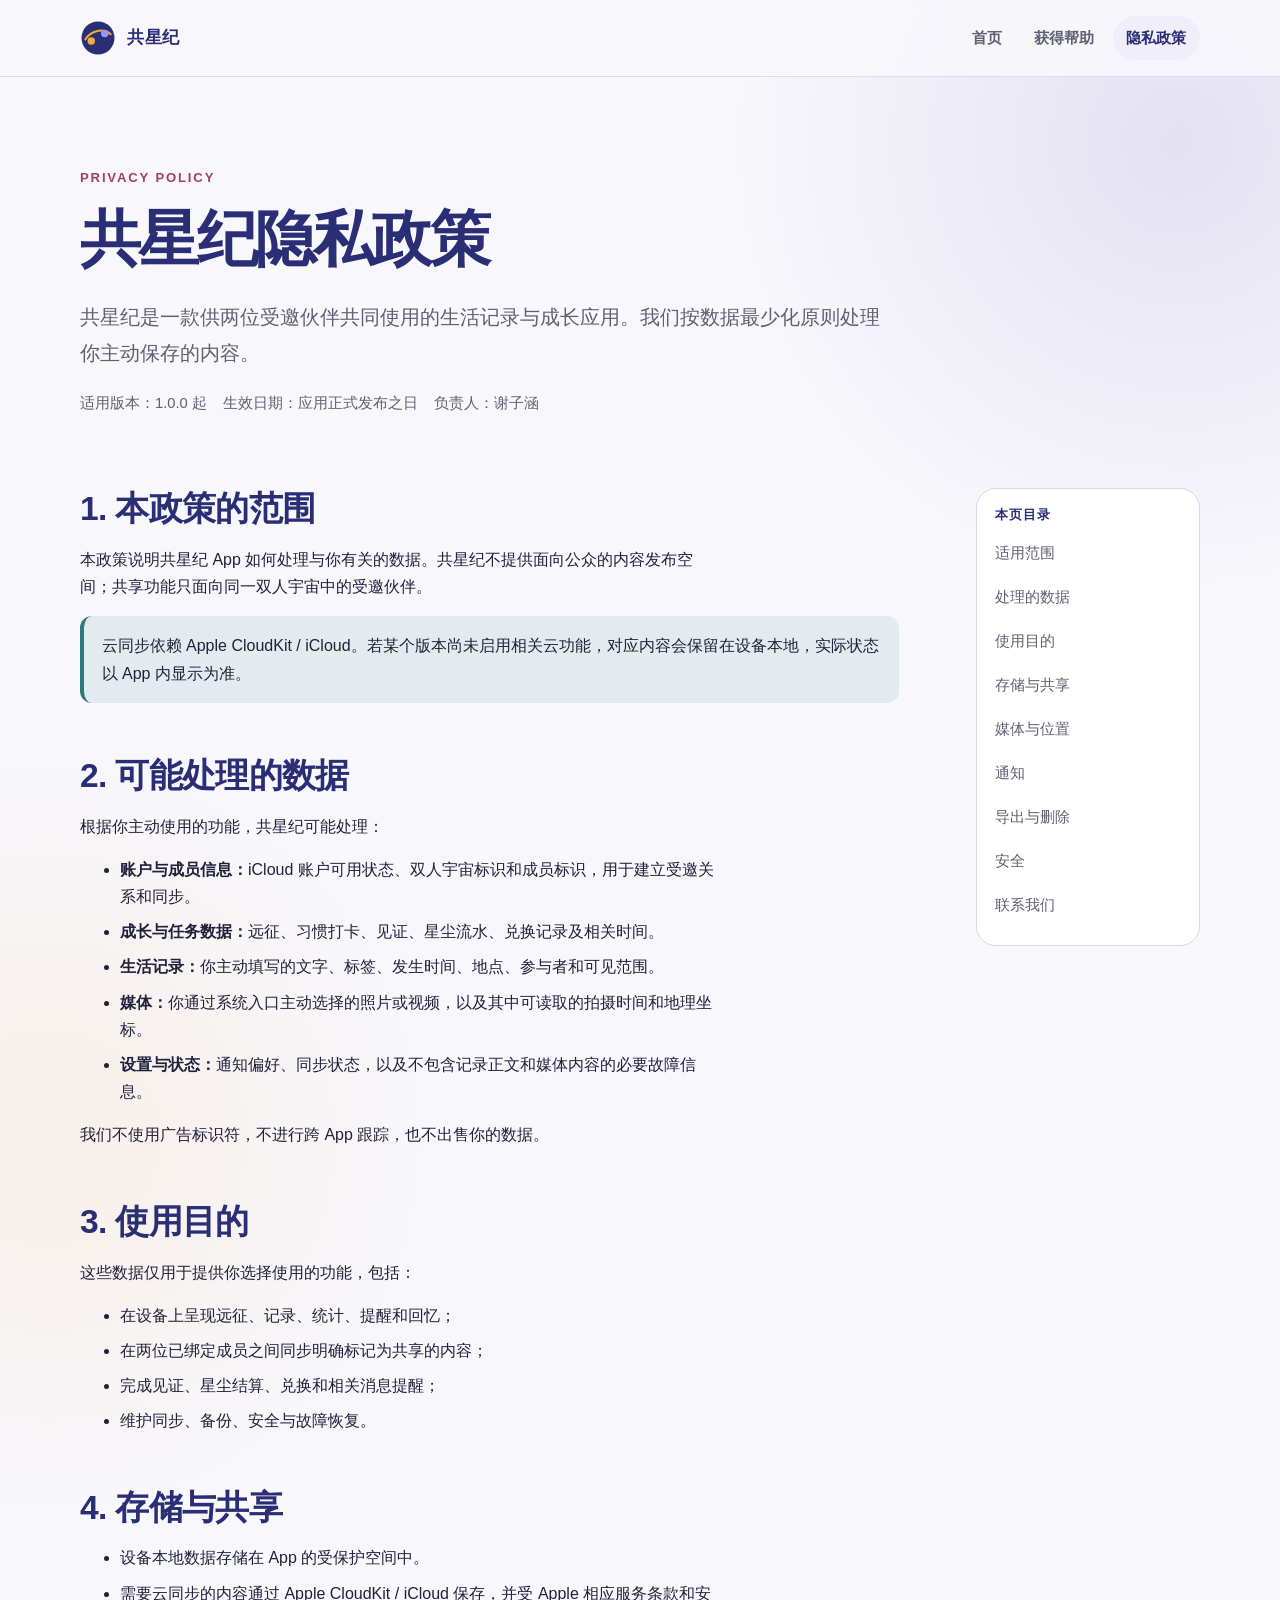
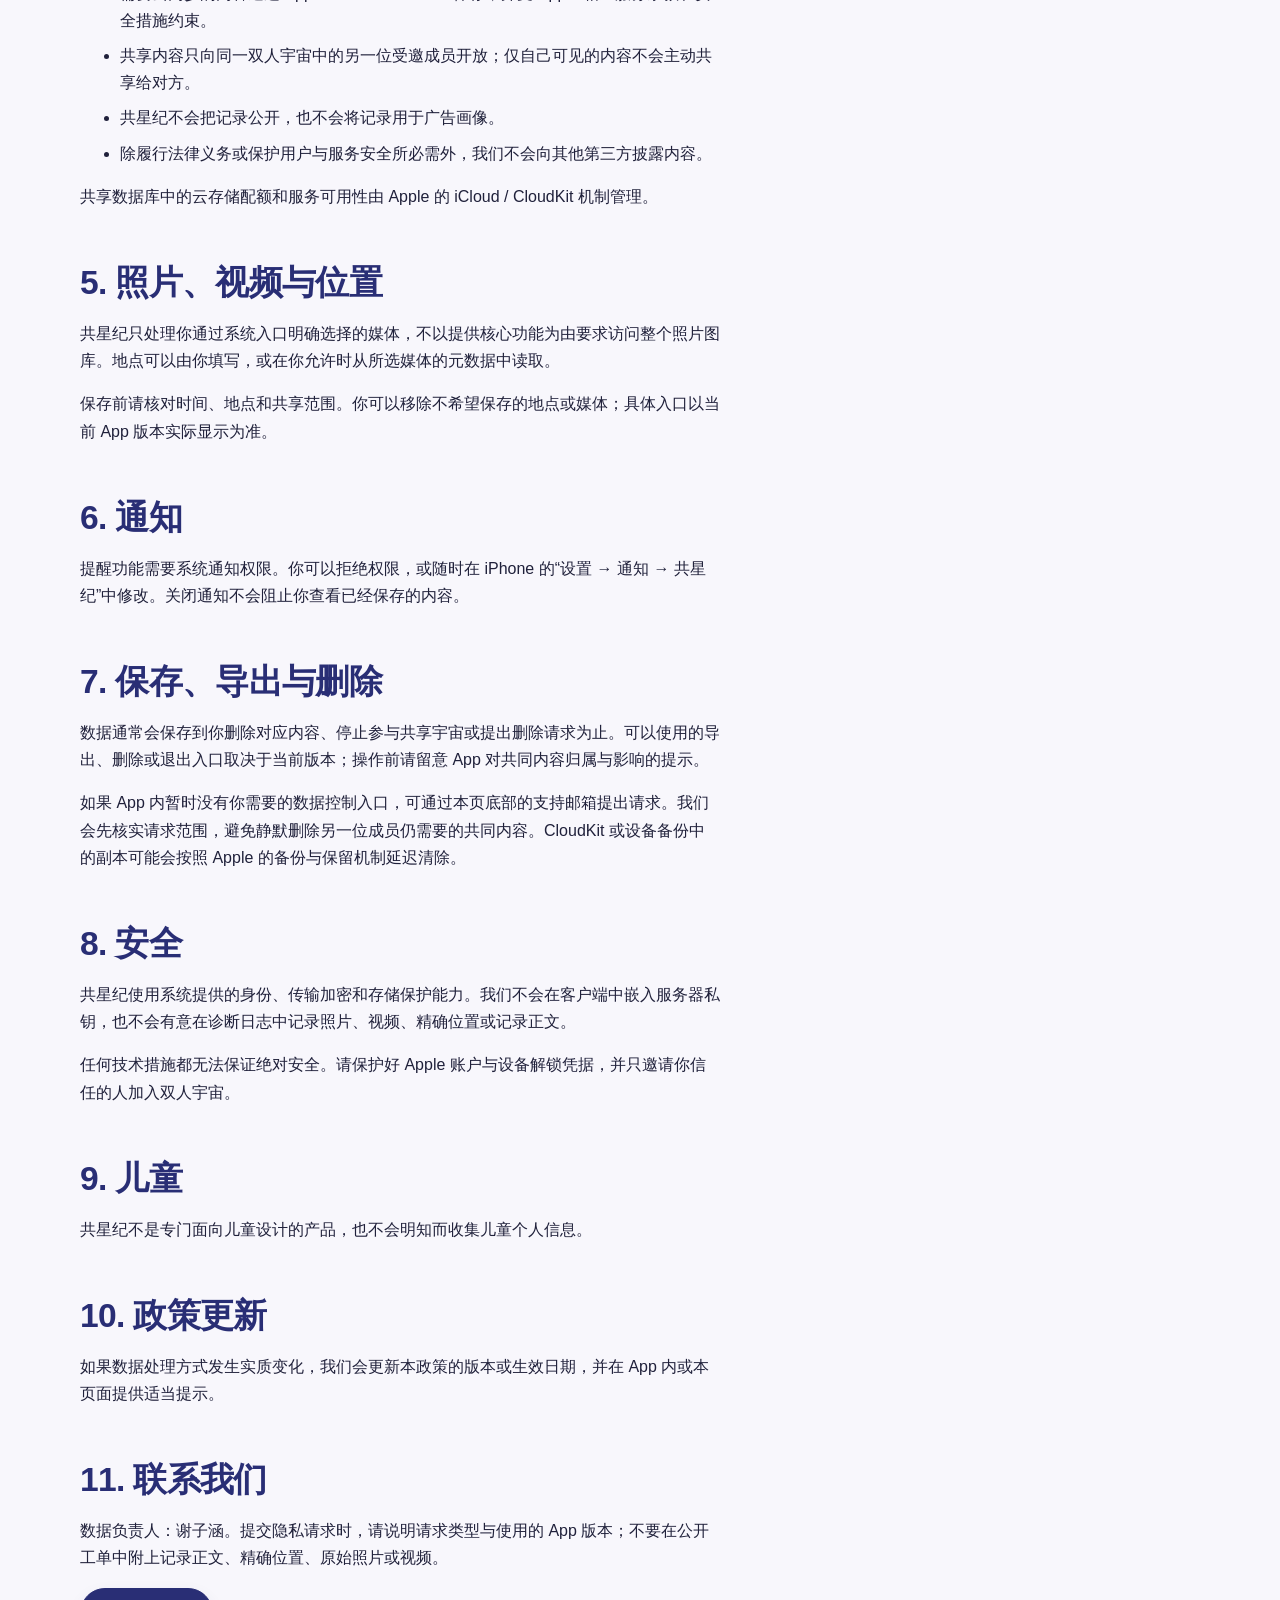
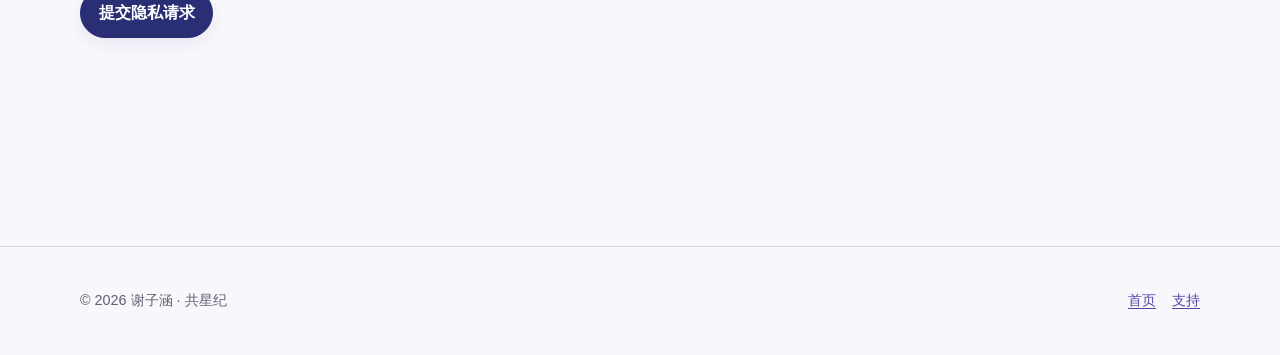
==== support/privacy.html @ c52630ab "Publish support and privacy pages" ====
<!doctype html>
<html lang="zh-CN">
  <head>
    <meta charset="utf-8">
    <meta name="viewport" content="width=device-width, initial-scale=1">
    <meta name="description" content="共星纪隐私政策：说明双人记录、CloudKit/iCloud、照片、视频、时间与位置等数据的处理方式。">
    <meta name="referrer" content="no-referrer">
    <meta name="theme-color" content="#292e75">
    <title>隐私政策｜共星纪</title>
    <link rel="stylesheet" href="styles.css">
  </head>
  <body>
    <a class="skip-link" href="#main-content">跳到主要内容</a>
    <header class="site-header">
      <div class="header-inner">
        <a class="brand" href="index.html" aria-label="共星纪支持与隐私首页">
          <svg class="brand-mark" viewBox="0 0 48 48" aria-hidden="true">
            <circle cx="24" cy="24" r="22" fill="#292e75"/>
            <path d="M7 26c6-10 23-17 34-7" fill="none" stroke="#f0ab3d" stroke-width="2.5" stroke-linecap="round"/>
            <circle cx="15" cy="28" r="5" fill="#f0ab3d"/>
            <circle cx="33" cy="18" r="5" fill="#9c94ef"/>
          </svg>
          <span>共星纪</span>
        </a>
        <nav class="primary-nav" aria-label="主导航">
          <ul>
            <li><a href="index.html">首页</a></li>
            <li><a href="support.html">获得帮助</a></li>
            <li><a href="privacy.html" aria-current="page">隐私政策</a></li>
          </ul>
        </nav>
      </div>
    </header>

    <main id="main-content" class="page-shell">
      <header class="document-header">
        <p class="eyebrow">Privacy Policy</p>
        <h1 class="document-title">共星纪隐私政策</h1>
        <p class="lead">共星纪是一款供两位受邀伙伴共同使用的生活记录与成长应用。我们按数据最少化原则处理你主动保存的内容。</p>
        <div class="document-meta" aria-label="文档信息">
          <span>适用版本：1.0.0 起</span>
          <span>生效日期：应用正式发布之日</span>
          <span>负责人：谢子涵</span>
        </div>
      </header>

      <div class="document-layout">
        <article class="document-content">
          <section id="scope" aria-labelledby="scope-title">
            <h2 id="scope-title">1. 本政策的范围</h2>
            <p>本政策说明共星纪 App 如何处理与你有关的数据。共星纪不提供面向公众的内容发布空间；共享功能只面向同一双人宇宙中的受邀伙伴。</p>
            <div class="notice" role="note">
              云同步依赖 Apple CloudKit / iCloud。若某个版本尚未启用相关云功能，对应内容会保留在设备本地，实际状态以 App 内显示为准。
            </div>
          </section>

          <section id="data" aria-labelledby="data-title">
            <h2 id="data-title">2. 可能处理的数据</h2>
            <p>根据你主动使用的功能，共星纪可能处理：</p>
            <ul>
              <li><strong>账户与成员信息：</strong>iCloud 账户可用状态、双人宇宙标识和成员标识，用于建立受邀关系和同步。</li>
              <li><strong>成长与任务数据：</strong>远征、习惯打卡、见证、星尘流水、兑换记录及相关时间。</li>
              <li><strong>生活记录：</strong>你主动填写的文字、标签、发生时间、地点、参与者和可见范围。</li>
              <li><strong>媒体：</strong>你通过系统入口主动选择的照片或视频，以及其中可读取的拍摄时间和地理坐标。</li>
              <li><strong>设置与状态：</strong>通知偏好、同步状态，以及不包含记录正文和媒体内容的必要故障信息。</li>
            </ul>
            <p>我们不使用广告标识符，不进行跨 App 跟踪，也不出售你的数据。</p>
          </section>

          <section id="purpose" aria-labelledby="purpose-title">
            <h2 id="purpose-title">3. 使用目的</h2>
            <p>这些数据仅用于提供你选择使用的功能，包括：</p>
            <ul>
              <li>在设备上呈现远征、记录、统计、提醒和回忆；</li>
              <li>在两位已绑定成员之间同步明确标记为共享的内容；</li>
              <li>完成见证、星尘结算、兑换和相关消息提醒；</li>
              <li>维护同步、备份、安全与故障恢复。</li>
            </ul>
          </section>

          <section id="storage" aria-labelledby="storage-title">
            <h2 id="storage-title">4. 存储与共享</h2>
            <ul>
              <li>设备本地数据存储在 App 的受保护空间中。</li>
              <li>需要云同步的内容通过 Apple CloudKit / iCloud 保存，并受 Apple 相应服务条款和安全措施约束。</li>
              <li>共享内容只向同一双人宇宙中的另一位受邀成员开放；仅自己可见的内容不会主动共享给对方。</li>
              <li>共星纪不会把记录公开，也不会将记录用于广告画像。</li>
              <li>除履行法律义务或保护用户与服务安全所必需外，我们不会向其他第三方披露内容。</li>
            </ul>
            <p>共享数据库中的云存储配额和服务可用性由 Apple 的 iCloud / CloudKit 机制管理。</p>
          </section>

          <section id="media-location" aria-labelledby="media-location-title">
            <h2 id="media-location-title">5. 照片、视频与位置</h2>
            <p>共星纪只处理你通过系统入口明确选择的媒体，不以提供核心功能为由要求访问整个照片图库。地点可以由你填写，或在你允许时从所选媒体的元数据中读取。</p>
            <p>保存前请核对时间、地点和共享范围。你可以移除不希望保存的地点或媒体；具体入口以当前 App 版本实际显示为准。</p>
          </section>

          <section id="notifications" aria-labelledby="notifications-title">
            <h2 id="notifications-title">6. 通知</h2>
            <p>提醒功能需要系统通知权限。你可以拒绝权限，或随时在 iPhone 的“设置 → 通知 → 共星纪”中修改。关闭通知不会阻止你查看已经保存的内容。</p>
          </section>

          <section id="retention" aria-labelledby="retention-title">
            <h2 id="retention-title">7. 保存、导出与删除</h2>
            <p>数据通常会保存到你删除对应内容、停止参与共享宇宙或提出删除请求为止。可以使用的导出、删除或退出入口取决于当前版本；操作前请留意 App 对共同内容归属与影响的提示。</p>
            <p>如果 App 内暂时没有你需要的数据控制入口，可通过本页底部的支持邮箱提出请求。我们会先核实请求范围，避免静默删除另一位成员仍需要的共同内容。CloudKit 或设备备份中的副本可能会按照 Apple 的备份与保留机制延迟清除。</p>
          </section>

          <section id="security" aria-labelledby="security-title">
            <h2 id="security-title">8. 安全</h2>
            <p>共星纪使用系统提供的身份、传输加密和存储保护能力。我们不会在客户端中嵌入服务器私钥，也不会有意在诊断日志中记录照片、视频、精确位置或记录正文。</p>
            <p>任何技术措施都无法保证绝对安全。请保护好 Apple 账户与设备解锁凭据，并只邀请你信任的人加入双人宇宙。</p>
          </section>

          <section id="children" aria-labelledby="children-title">
            <h2 id="children-title">9. 儿童</h2>
            <p>共星纪不是专门面向儿童设计的产品，也不会明知而收集儿童个人信息。</p>
          </section>

          <section id="changes" aria-labelledby="changes-title">
            <h2 id="changes-title">10. 政策更新</h2>
            <p>如果数据处理方式发生实质变化，我们会更新本政策的版本或生效日期，并在 App 内或本页面提供适当提示。</p>
          </section>

          <section id="contact" aria-labelledby="contact-title">
            <h2 id="contact-title">11. 联系我们</h2>
            <p>数据负责人：谢子涵。提交隐私请求时，请说明请求类型与使用的 App 版本；不要在公开工单中附上记录正文、精确位置、原始照片或视频。</p>
            <p><a class="button-link primary" href="https://github.com/violetloveAI/gongxingji-demo/issues/new" rel="noopener noreferrer">提交隐私请求</a></p>
          </section>
        </article>

        <nav class="page-nav" aria-label="本页目录">
          <h2>本页目录</h2>
          <ul>
            <li><a href="#scope">适用范围</a></li>
            <li><a href="#data">处理的数据</a></li>
            <li><a href="#purpose">使用目的</a></li>
            <li><a href="#storage">存储与共享</a></li>
            <li><a href="#media-location">媒体与位置</a></li>
            <li><a href="#notifications">通知</a></li>
            <li><a href="#retention">导出与删除</a></li>
            <li><a href="#security">安全</a></li>
            <li><a href="#contact">联系我们</a></li>
          </ul>
        </nav>
      </div>
    </main>

    <footer class="site-footer">
      <div class="site-footer-inner">
        <p>© 2026 谢子涵 · 共星纪</p>
        <nav class="footer-nav" aria-label="页脚导航">
          <a href="index.html">首页</a>
          <a href="support.html">支持</a>
        </nav>
      </div>
    </footer>
  </body>
</html>
---- support/styles.css ----
:root {
  color-scheme: light dark;
  --color-cosmos: #292e75;
  --color-orbit: #5147a5;
  --color-aurora: #287c79;
  --color-stardust: #f0ab3d;
  --color-rose: #a33e68;
  --color-canvas: #f8f7fc;
  --color-surface: #ffffff;
  --color-surface-soft: #f0eef9;
  --color-text: #20213b;
  --color-muted: #5f6073;
  --color-border: #d8d6e7;
  --color-focus: #8a4f00;
  --color-placeholder-bg: #fff4dd;
  --color-placeholder-text: #6b3d00;
  --shadow-card: 0 16px 40px rgb(41 46 117 / 10%);
  --radius-small: 0.75rem;
  --radius-medium: 1.25rem;
  --radius-large: 1.75rem;
  --content-width: 70rem;
}

*,
*::before,
*::after {
  box-sizing: border-box;
}

html {
  scroll-behavior: smooth;
}

body {
  min-width: 20rem;
  margin: 0;
  background:
    radial-gradient(circle at 92% 4%, rgb(81 71 165 / 12%), transparent 28rem),
    radial-gradient(circle at 4% 32%, rgb(240 171 61 / 10%), transparent 24rem),
    var(--color-canvas);
  color: var(--color-text);
  font-family: -apple-system, BlinkMacSystemFont, "SF Pro Text", "PingFang SC",
    "Hiragino Sans GB", "Microsoft YaHei", sans-serif;
  font-size: 1rem;
  line-height: 1.7;
  text-rendering: optimizeLegibility;
  -webkit-font-smoothing: antialiased;
}

a {
  color: var(--color-orbit);
  text-decoration-thickness: 0.1em;
  text-underline-offset: 0.2em;
}

a:hover {
  text-decoration-thickness: 0.16em;
}

a:focus-visible,
summary:focus-visible {
  border-radius: 0.4rem;
  outline: 0.2rem solid var(--color-focus);
  outline-offset: 0.2rem;
}

.skip-link {
  position: fixed;
  z-index: 20;
  top: 0.5rem;
  left: 0.5rem;
  min-height: 2.75rem;
  padding: 0.55rem 0.9rem;
  border-radius: var(--radius-small);
  background: var(--color-cosmos);
  color: #ffffff;
  transform: translateY(-160%);
}

.skip-link:focus {
  transform: translateY(0);
}

.site-header {
  border-bottom: 1px solid rgb(216 214 231 / 80%);
  background: rgb(248 247 252 / 88%);
  -webkit-backdrop-filter: blur(1rem);
  backdrop-filter: blur(1rem);
}

.header-inner,
.page-shell,
.site-footer-inner {
  width: min(calc(100% - 2rem), var(--content-width));
  margin-inline: auto;
}

.header-inner {
  display: flex;
  align-items: center;
  justify-content: space-between;
  gap: 1rem;
  min-height: 4.75rem;
}

.brand {
  display: inline-flex;
  align-items: center;
  gap: 0.7rem;
  min-height: 2.75rem;
  color: var(--color-cosmos);
  font-size: 1.08rem;
  font-weight: 750;
  letter-spacing: 0.03em;
  text-decoration: none;
}

.brand-mark {
  width: 2.25rem;
  height: 2.25rem;
  flex: 0 0 auto;
}

.primary-nav ul {
  display: flex;
  align-items: center;
  gap: 0.3rem;
  margin: 0;
  padding: 0;
  list-style: none;
}

.primary-nav a {
  display: inline-flex;
  align-items: center;
  min-height: 2.75rem;
  padding-inline: 0.85rem;
  border-radius: 999px;
  color: var(--color-muted);
  font-size: 0.94rem;
  font-weight: 650;
  text-decoration: none;
}

.primary-nav a:hover,
.primary-nav a[aria-current="page"] {
  background: var(--color-surface-soft);
  color: var(--color-cosmos);
}

.page-shell {
  padding-block: clamp(2.5rem, 7vw, 5.75rem);
}

.hero {
  display: grid;
  grid-template-columns: minmax(0, 1.45fr) minmax(16rem, 0.75fr);
  align-items: center;
  gap: clamp(2rem, 6vw, 5rem);
  min-height: min(34rem, calc(100vh - 4.75rem));
}

.eyebrow {
  margin: 0 0 0.8rem;
  color: var(--color-rose);
  font-size: 0.82rem;
  font-weight: 760;
  letter-spacing: 0.14em;
  text-transform: uppercase;
}

h1,
h2,
h3 {
  color: var(--color-cosmos);
  font-weight: 760;
  line-height: 1.25;
  text-wrap: balance;
}

h1 {
  max-width: 14ch;
  margin: 0;
  font-size: clamp(2.25rem, 8vw, 4.6rem);
  letter-spacing: -0.045em;
}

.document-title {
  max-width: none;
  font-size: clamp(2.1rem, 6vw, 3.8rem);
}

h2 {
  margin: 3.25rem 0 1rem;
  font-size: clamp(1.5rem, 4vw, 2.1rem);
  letter-spacing: -0.02em;
}

h3 {
  margin: 0 0 0.35rem;
  font-size: 1.08rem;
}

p,
ul,
ol {
  max-width: 72ch;
}

.lead {
  margin: 1.35rem 0 0;
  color: var(--color-muted);
  font-size: clamp(1.05rem, 2.2vw, 1.28rem);
  line-height: 1.75;
}

.hero-actions {
  display: flex;
  flex-wrap: wrap;
  gap: 0.75rem;
  margin-top: 1.75rem;
}

.button-link {
  display: inline-flex;
  align-items: center;
  justify-content: center;
  min-height: 2.75rem;
  padding: 0.65rem 1.1rem;
  border: 1px solid var(--color-border);
  border-radius: 999px;
  background: var(--color-surface);
  color: var(--color-cosmos);
  font-weight: 700;
  text-decoration: none;
  box-shadow: 0 0.35rem 1rem rgb(41 46 117 / 7%);
  transition: transform 160ms ease, box-shadow 160ms ease, background-color 160ms ease;
}

.button-link.primary {
  border-color: var(--color-cosmos);
  background: var(--color-cosmos);
  color: #ffffff;
}

.button-link:hover {
  transform: translateY(-0.1rem);
  box-shadow: 0 0.55rem 1.2rem rgb(41 46 117 / 13%);
}

.orbit-panel {
  position: relative;
  min-height: 20rem;
  border: 1px solid var(--color-border);
  border-radius: var(--radius-large);
  overflow: hidden;
  background:
    radial-gradient(circle at center, rgb(81 71 165 / 18%), transparent 55%),
    var(--color-surface);
  box-shadow: var(--shadow-card);
}

.orbit-ring,
.orbit-ring::before,
.orbit-ring::after {
  position: absolute;
  border: 1px solid rgb(81 71 165 / 28%);
  border-radius: 50%;
  content: "";
}

.orbit-ring {
  inset: 13% 9%;
  transform: rotate(-14deg);
}

.orbit-ring::before {
  inset: 18%;
}

.orbit-ring::after {
  inset: 38%;
  border-color: rgb(240 171 61 / 55%);
}

.orbit-dot {
  position: absolute;
  width: 2.5rem;
  height: 2.5rem;
  border: 0.4rem solid var(--color-surface);
  border-radius: 50%;
  box-shadow: 0 0.5rem 1.1rem rgb(41 46 117 / 18%);
}

.orbit-dot.one {
  top: 23%;
  left: 25%;
  background: var(--color-stardust);
}

.orbit-dot.two {
  right: 21%;
  bottom: 25%;
  background: var(--color-orbit);
}

.orbit-caption {
  position: absolute;
  right: 1.2rem;
  bottom: 1.1rem;
  left: 1.2rem;
  margin: 0;
  color: var(--color-muted);
  font-size: 0.9rem;
  text-align: center;
}

.section-intro {
  margin-bottom: 1.6rem;
  color: var(--color-muted);
  font-size: 1.05rem;
}

.card-grid {
  display: grid;
  grid-template-columns: repeat(3, minmax(0, 1fr));
  gap: 1rem;
}

.card {
  padding: clamp(1.25rem, 3vw, 1.7rem);
  border: 1px solid var(--color-border);
  border-radius: var(--radius-medium);
  background: var(--color-surface);
  box-shadow: 0 0.5rem 1.6rem rgb(41 46 117 / 6%);
}

.card p:last-child,
.card ul:last-child {
  margin-bottom: 0;
}

.card-kicker {
  display: inline-flex;
  align-items: center;
  min-height: 1.75rem;
  margin: 0 0 1rem;
  padding-inline: 0.65rem;
  border-radius: 999px;
  background: var(--color-surface-soft);
  color: var(--color-orbit);
  font-size: 0.78rem;
  font-weight: 760;
  letter-spacing: 0.06em;
}

.card-link {
  display: inline-flex;
  align-items: center;
  min-height: 2.75rem;
  margin-top: 0.45rem;
  font-weight: 700;
}

.document-header {
  max-width: 52rem;
  margin-bottom: clamp(2rem, 6vw, 4.5rem);
}

.document-meta {
  display: flex;
  flex-wrap: wrap;
  gap: 0.55rem 1rem;
  margin-top: 1.25rem;
  color: var(--color-muted);
  font-size: 0.92rem;
}

.document-layout {
  display: grid;
  grid-template-columns: minmax(0, 1fr) 14rem;
  align-items: start;
  gap: clamp(2rem, 6vw, 5rem);
}

.document-content {
  min-width: 0;
}

.document-content > section:first-child h2 {
  margin-top: 0;
}

.document-content li + li {
  margin-top: 0.5rem;
}

.page-nav {
  position: sticky;
  top: 1.25rem;
  padding: 1.1rem;
  border: 1px solid var(--color-border);
  border-radius: var(--radius-medium);
  background: var(--color-surface);
}

.page-nav h2 {
  margin: 0 0 0.5rem;
  font-size: 0.82rem;
  letter-spacing: 0.08em;
  text-transform: uppercase;
}

.page-nav ul {
  margin: 0;
  padding: 0;
  list-style: none;
}

.page-nav a {
  display: flex;
  align-items: center;
  min-height: 2.75rem;
  color: var(--color-muted);
  font-size: 0.91rem;
  text-decoration: none;
}

.page-nav a:hover {
  color: var(--color-cosmos);
}

.notice,
.placeholder-notice {
  padding: 1rem 1.1rem;
  border-left: 0.3rem solid var(--color-aurora);
  border-radius: var(--radius-small);
  background: rgb(40 124 121 / 10%);
}

.placeholder-notice {
  border-color: var(--color-stardust);
  background: var(--color-placeholder-bg);
  color: var(--color-placeholder-text);
}

.placeholder-value {
  display: inline-block;
  margin-top: 0.45rem;
  padding: 0.15rem 0.45rem;
  border: 1px dashed currentColor;
  border-radius: 0.35rem;
  font-family: ui-monospace, "SFMono-Regular", Menlo, Consolas, monospace;
  font-size: 0.9em;
  font-weight: 750;
  overflow-wrap: anywhere;
}

.faq-list {
  display: grid;
  gap: 0.75rem;
  margin-top: 1.25rem;
}

details {
  border: 1px solid var(--color-border);
  border-radius: var(--radius-medium);
  background: var(--color-surface);
}

summary {
  display: flex;
  align-items: center;
  min-height: 3.5rem;
  padding: 0.7rem 1.1rem;
  color: var(--color-cosmos);
  font-weight: 720;
  cursor: pointer;
}

.faq-answer {
  padding: 0 1.1rem 1rem;
  color: var(--color-muted);
}

.faq-answer p:first-child {
  margin-top: 0;
}

.site-footer {
  margin-top: clamp(3rem, 8vw, 7rem);
  border-top: 1px solid var(--color-border);
}

.site-footer-inner {
  display: flex;
  align-items: center;
  justify-content: space-between;
  gap: 1rem;
  padding-block: 2rem;
  color: var(--color-muted);
  font-size: 0.9rem;
}

.site-footer p {
  margin: 0;
}

.footer-nav {
  display: flex;
  flex-wrap: wrap;
  gap: 0.25rem 1rem;
}

.footer-nav a {
  display: inline-flex;
  align-items: center;
  min-height: 2.75rem;
}

@media (max-width: 52rem) {
  .hero,
  .document-layout {
    grid-template-columns: 1fr;
  }

  .hero {
    min-height: 0;
  }

  .orbit-panel {
    min-height: 17rem;
  }

  .card-grid {
    grid-template-columns: 1fr;
  }

  .page-nav {
    position: static;
    order: -1;
  }

  .page-nav ul {
    display: grid;
    grid-template-columns: repeat(2, minmax(0, 1fr));
    gap: 0 0.8rem;
  }
}

@media (max-width: 38rem) {
  .header-inner {
    align-items: flex-start;
    flex-direction: column;
    gap: 0.2rem;
    padding-block: 0.7rem;
  }

  .primary-nav {
    width: 100%;
  }

  .primary-nav ul {
    flex-wrap: wrap;
  }

  .page-shell,
  .header-inner,
  .site-footer-inner {
    width: min(calc(100% - 1.25rem), var(--content-width));
  }

  .page-shell {
    padding-block: 2.25rem;
  }

  .site-footer-inner {
    align-items: flex-start;
    flex-direction: column;
  }

  .page-nav ul {
    grid-template-columns: 1fr;
  }
}

@media (prefers-reduced-motion: reduce) {
  html {
    scroll-behavior: auto;
  }

  *,
  *::before,
  *::after {
    scroll-behavior: auto !important;
    transition-duration: 0.01ms !important;
  }
}

@media (prefers-color-scheme: dark) {
  :root {
    --color-cosmos: #d9d7ff;
    --color-orbit: #c2bdff;
    --color-aurora: #73d2ce;
    --color-stardust: #f5bd62;
    --color-rose: #f0a2c1;
    --color-canvas: #101225;
    --color-surface: #1b1e3a;
    --color-surface-soft: #292c50;
    --color-text: #f4f3fa;
    --color-muted: #c9c8d7;
    --color-border: #3a3e68;
    --color-focus: #f5bd62;
    --color-placeholder-bg: #3a2b11;
    --color-placeholder-text: #ffe0a3;
    --shadow-card: 0 16px 44px rgb(0 0 0 / 28%);
  }

  body {
    background:
      radial-gradient(circle at 92% 4%, rgb(129 117 255 / 16%), transparent 28rem),
      radial-gradient(circle at 4% 32%, rgb(245 189 98 / 9%), transparent 24rem),
      var(--color-canvas);
  }

  .site-header {
    border-bottom-color: rgb(58 62 104 / 90%);
    background: rgb(16 18 37 / 88%);
  }

  .notice {
    background: rgb(115 210 206 / 12%);
  }

  .button-link.primary,
  .skip-link {
    background: #5147a5;
    color: #ffffff;
  }
}

@media print {
  body {
    background: #ffffff;
    color: #111111;
  }

  .site-header,
  .page-nav,
  .site-footer,
  .hero-actions {
    display: none;
  }

  .page-shell {
    width: 100%;
    padding: 0;
  }

  h1,
  h2,
  h3 {
    color: #111111;
  }

  a {
    color: #111111;
  }
}
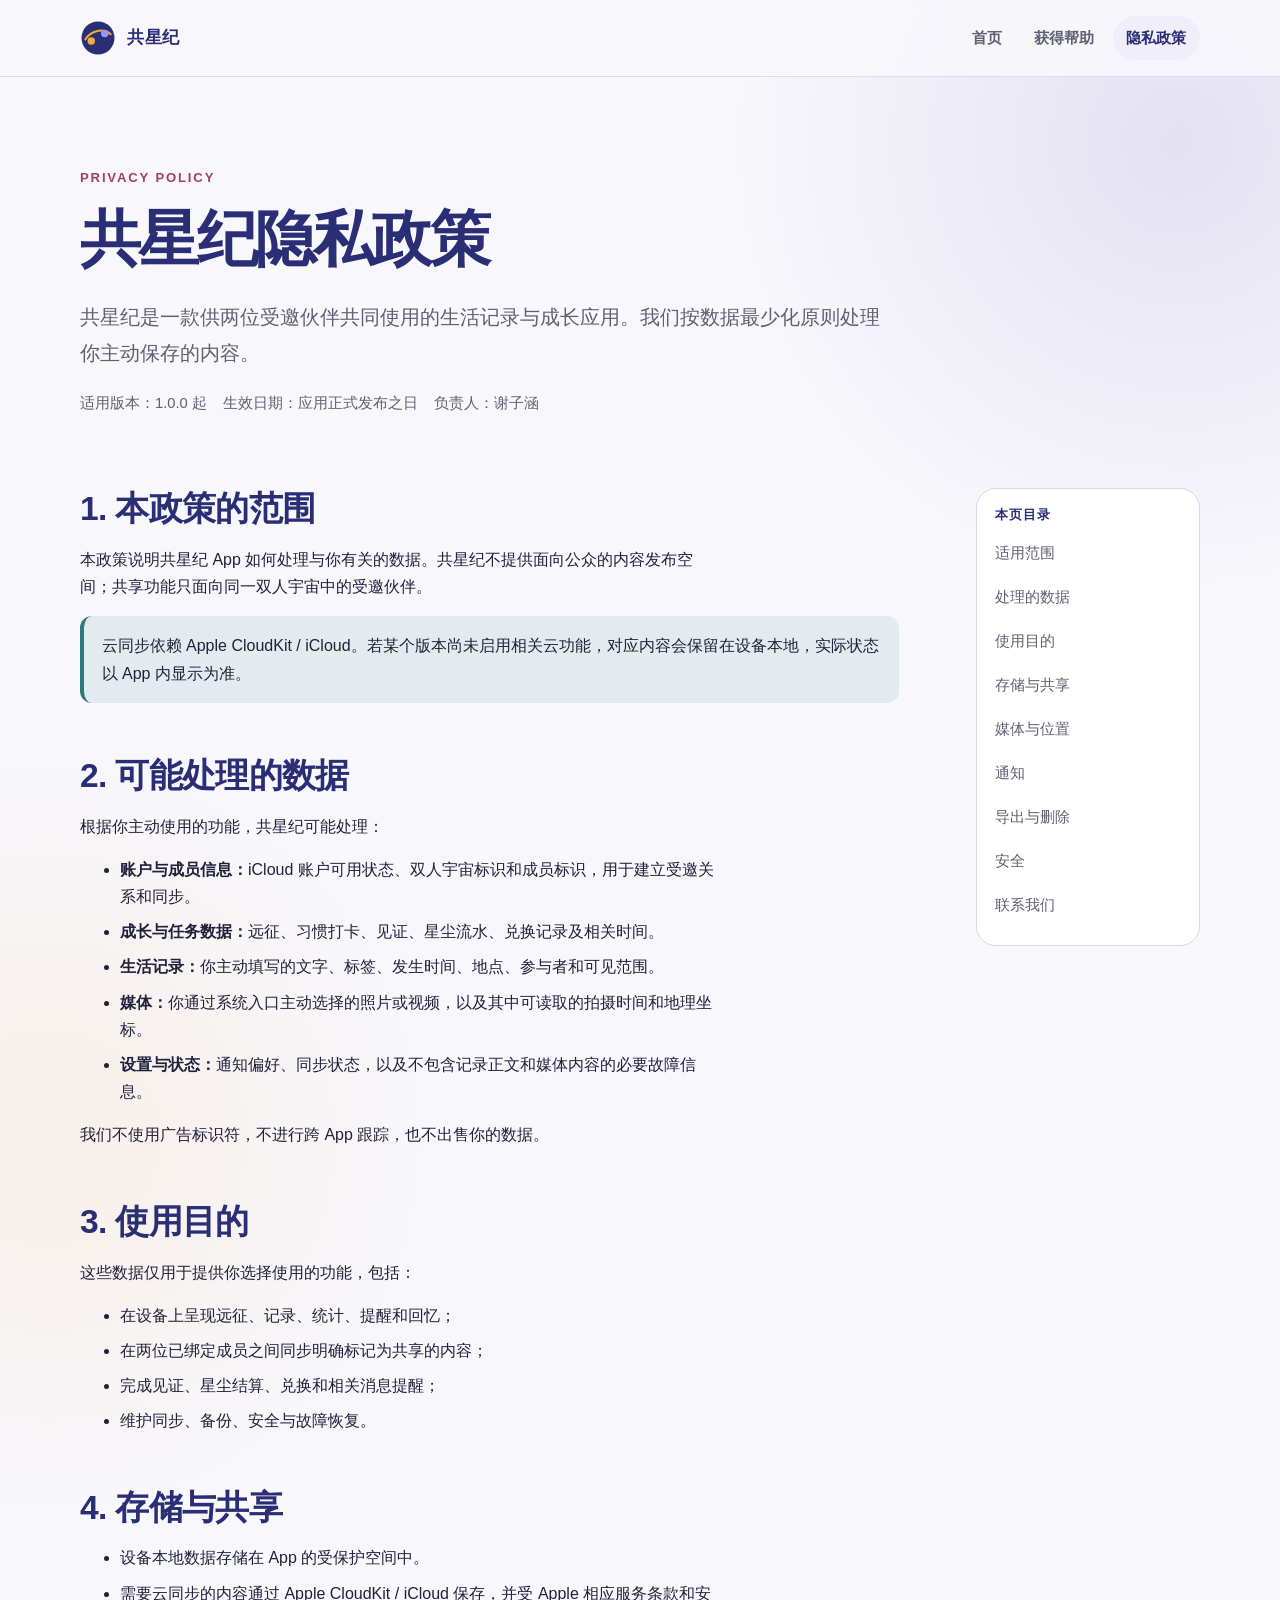
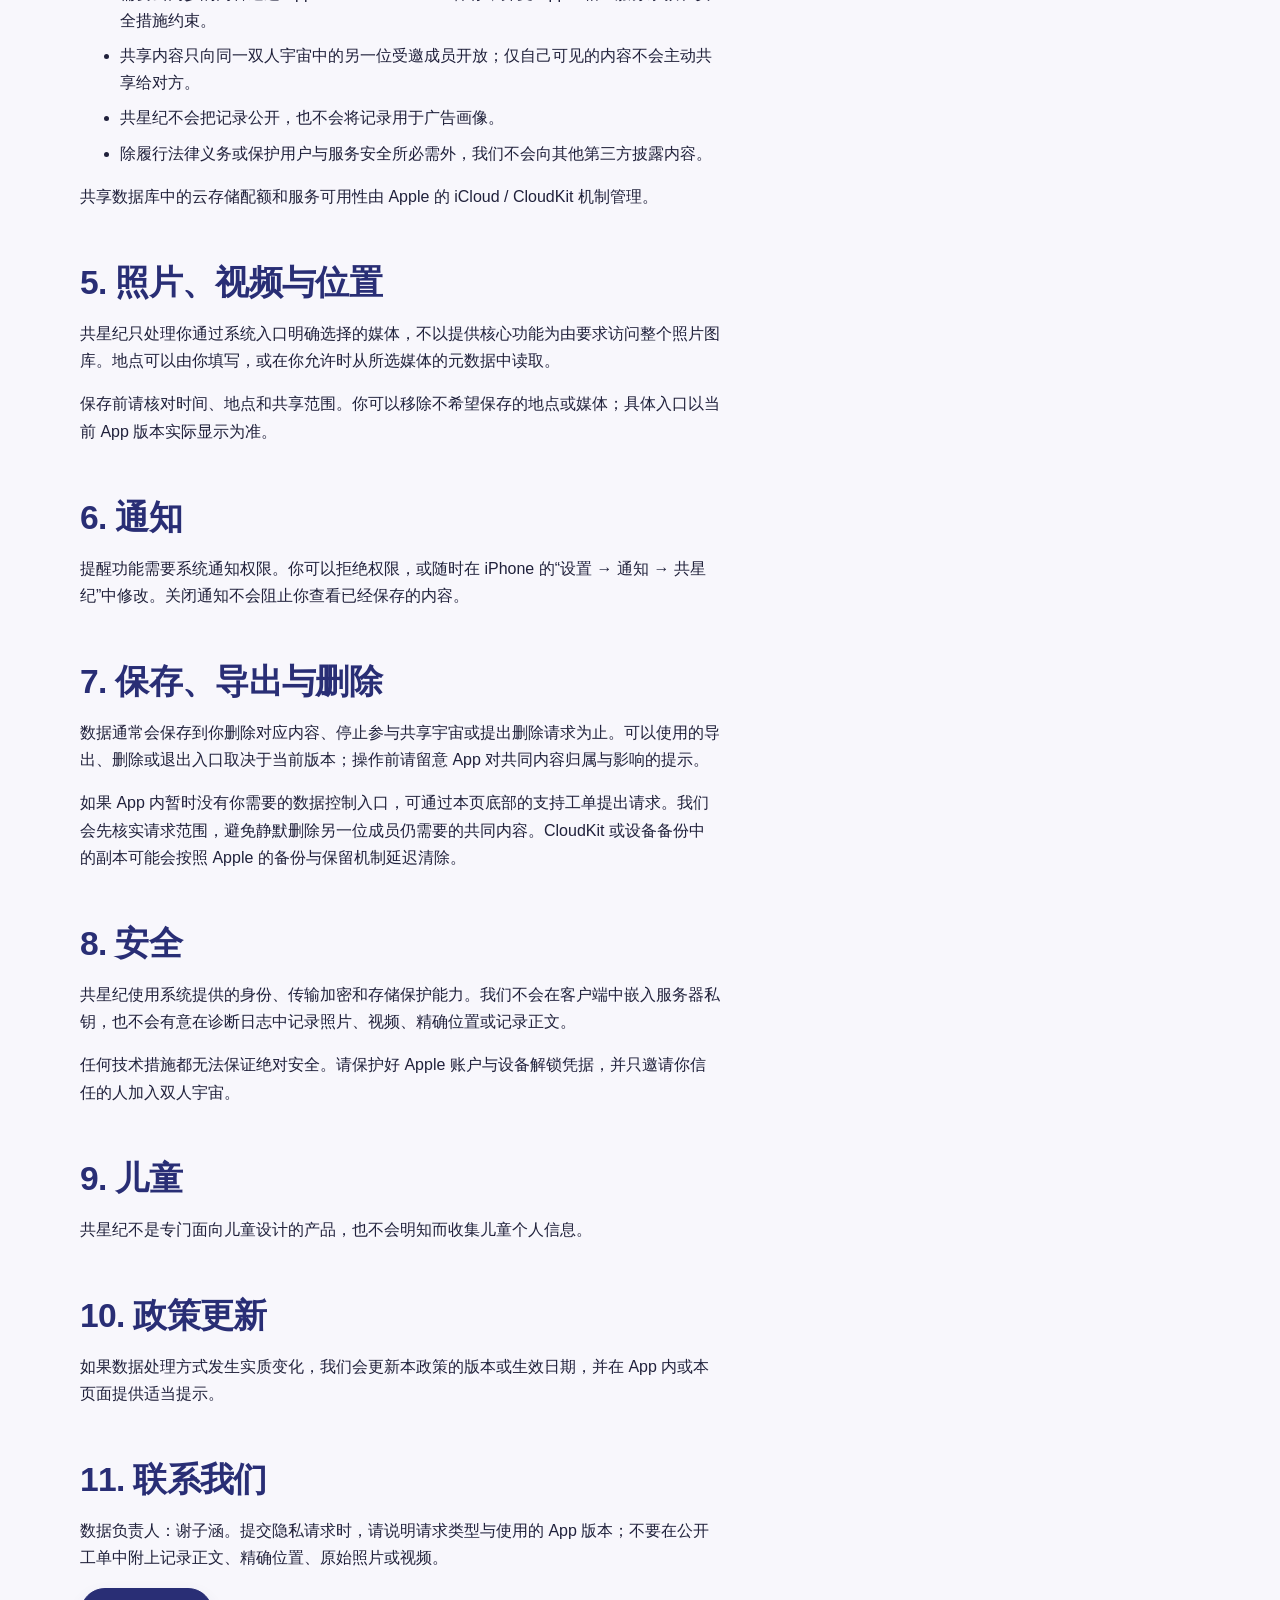
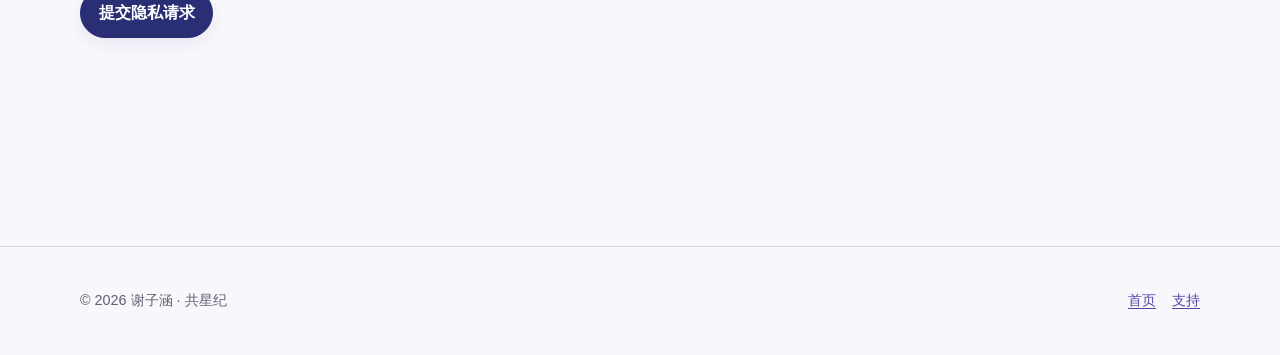
==== commit 90862a27: "Clarify issue-based support contact" ====
--- a/support/privacy.html
+++ b/support/privacy.html
@@ -104,7 +104,7 @@
           <section id="retention" aria-labelledby="retention-title">
             <h2 id="retention-title">7. 保存、导出与删除</h2>
             <p>数据通常会保存到你删除对应内容、停止参与共享宇宙或提出删除请求为止。可以使用的导出、删除或退出入口取决于当前版本；操作前请留意 App 对共同内容归属与影响的提示。</p>
-            <p>如果 App 内暂时没有你需要的数据控制入口，可通过本页底部的支持邮箱提出请求。我们会先核实请求范围，避免静默删除另一位成员仍需要的共同内容。CloudKit 或设备备份中的副本可能会按照 Apple 的备份与保留机制延迟清除。</p>
+            <p>如果 App 内暂时没有你需要的数据控制入口，可通过本页底部的支持工单提出请求。我们会先核实请求范围，避免静默删除另一位成员仍需要的共同内容。CloudKit 或设备备份中的副本可能会按照 Apple 的备份与保留机制延迟清除。</p>
           </section>
 
           <section id="security" aria-labelledby="security-title">
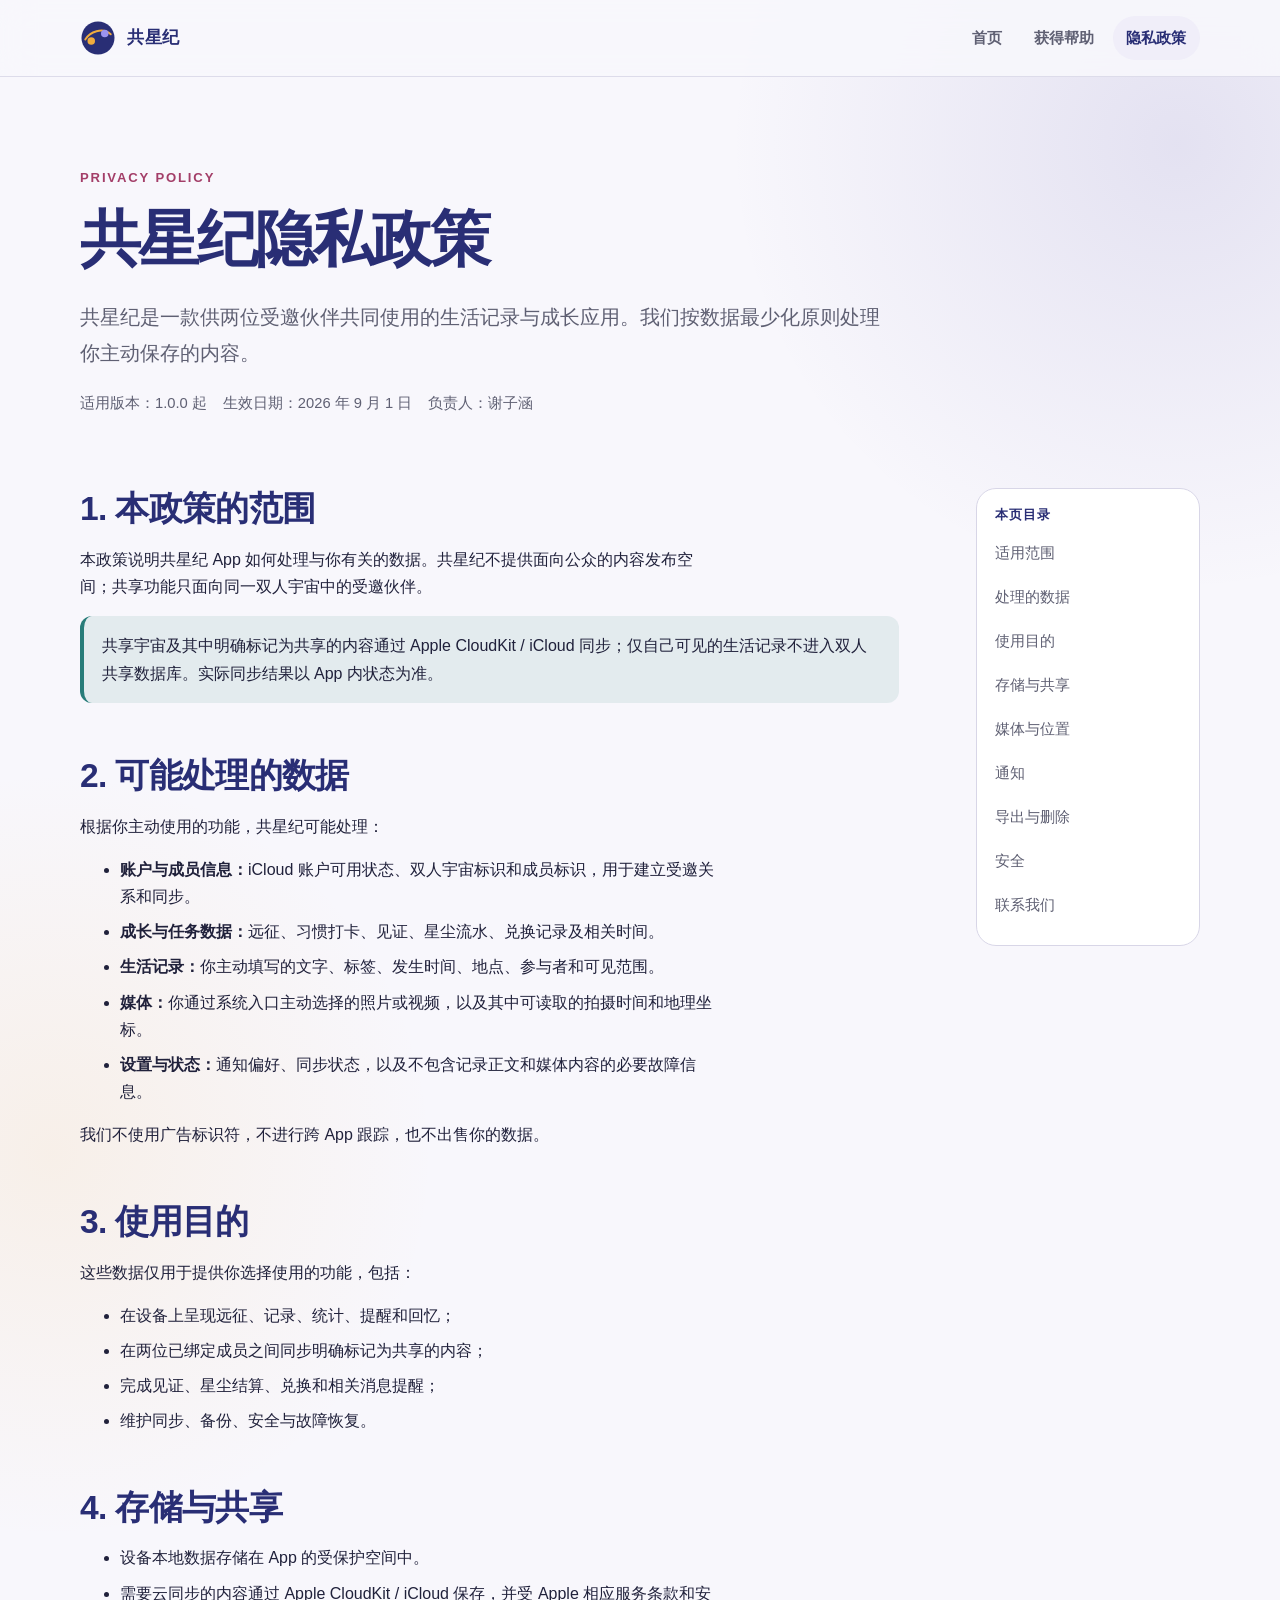
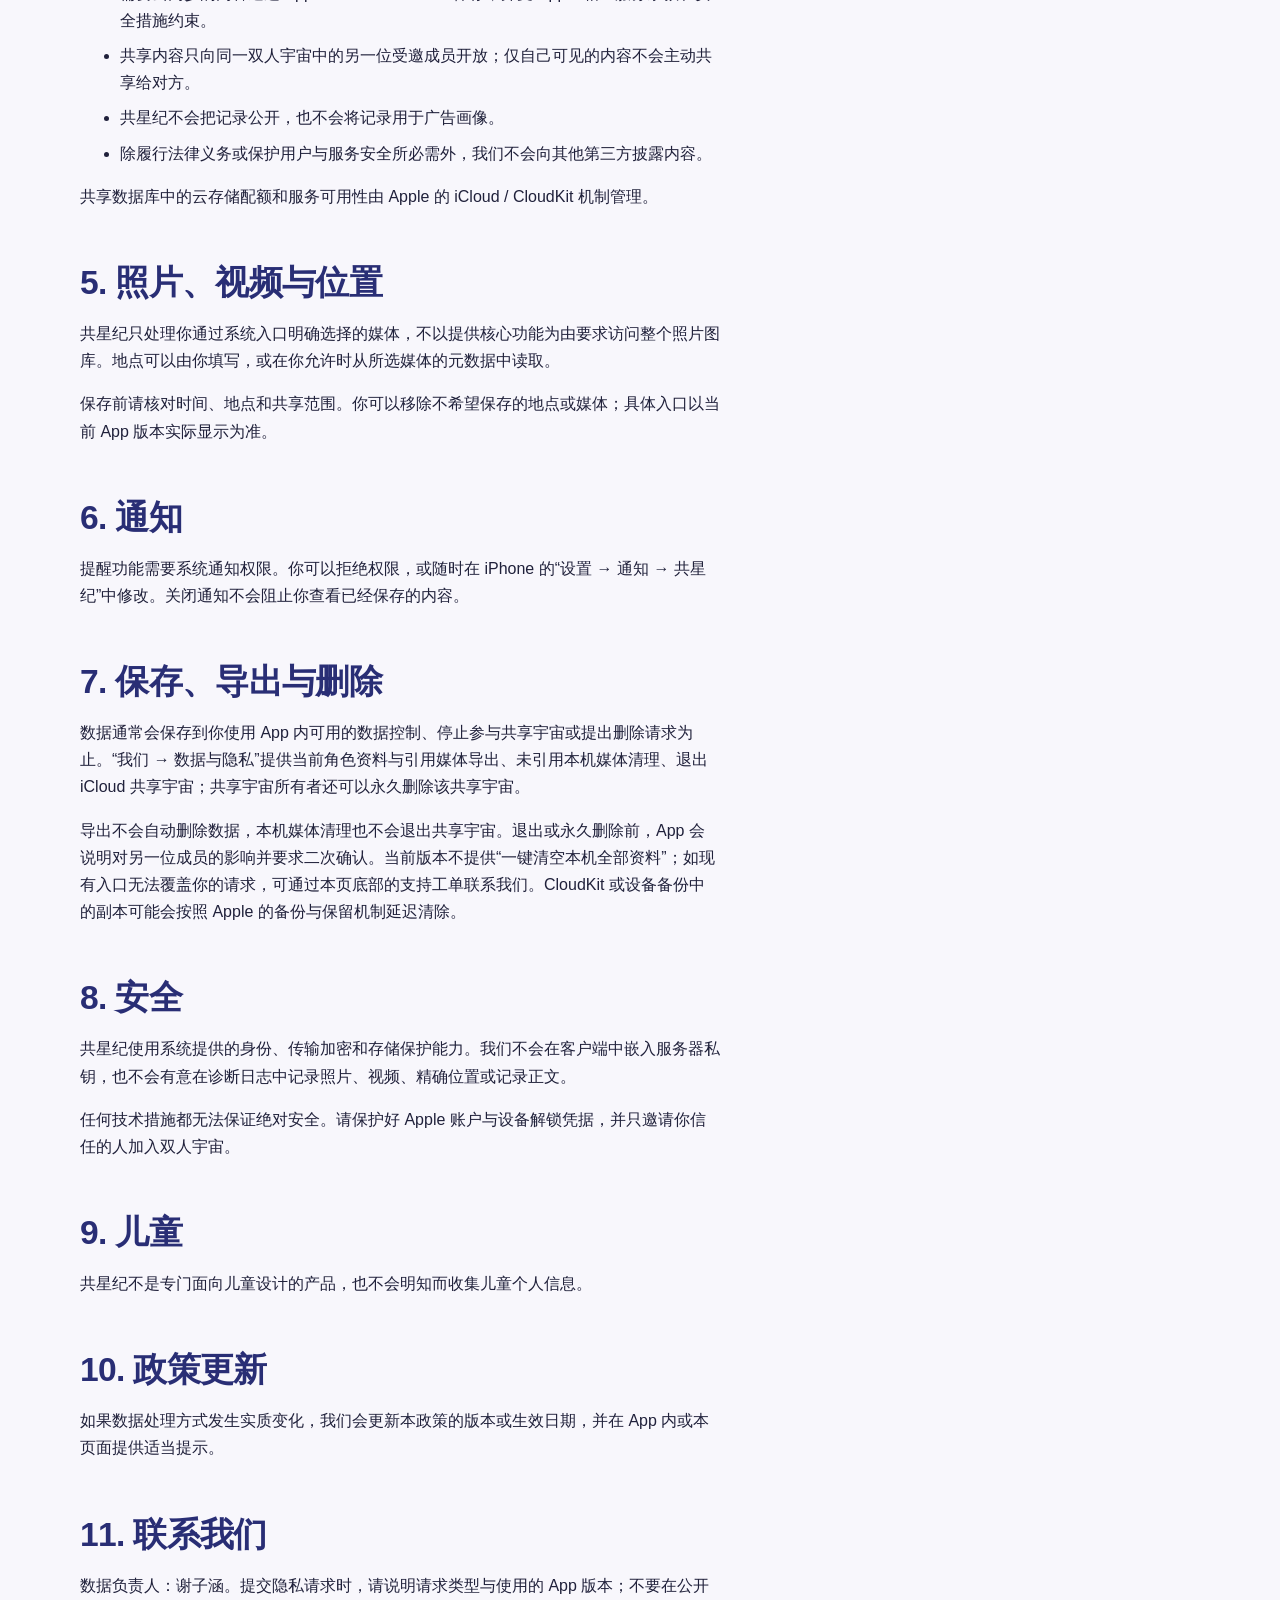
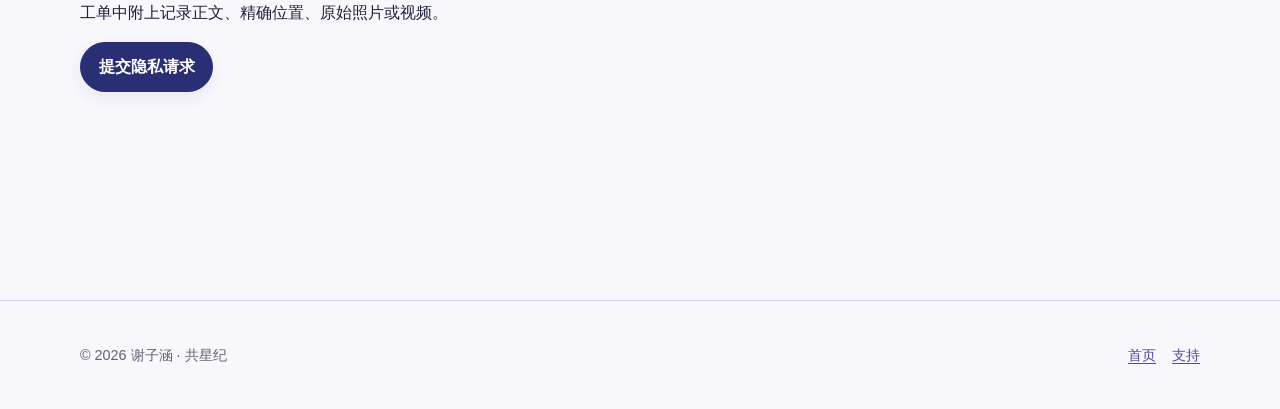
==== commit 4989cad3: "Align support copy with production controls" ====
--- a/support/privacy.html
+++ b/support/privacy.html
@@ -39,7 +39,7 @@
         <p class="lead">共星纪是一款供两位受邀伙伴共同使用的生活记录与成长应用。我们按数据最少化原则处理你主动保存的内容。</p>
         <div class="document-meta" aria-label="文档信息">
           <span>适用版本：1.0.0 起</span>
-          <span>生效日期：应用正式发布之日</span>
+          <span>生效日期：2026 年 9 月 1 日</span>
           <span>负责人：谢子涵</span>
         </div>
       </header>
@@ -50,7 +50,7 @@
             <h2 id="scope-title">1. 本政策的范围</h2>
             <p>本政策说明共星纪 App 如何处理与你有关的数据。共星纪不提供面向公众的内容发布空间；共享功能只面向同一双人宇宙中的受邀伙伴。</p>
             <div class="notice" role="note">
-              云同步依赖 Apple CloudKit / iCloud。若某个版本尚未启用相关云功能，对应内容会保留在设备本地，实际状态以 App 内显示为准。
+              共享宇宙及其中明确标记为共享的内容通过 Apple CloudKit / iCloud 同步；仅自己可见的生活记录不进入双人共享数据库。实际同步结果以 App 内状态为准。
             </div>
           </section>
 
@@ -103,8 +103,8 @@
 
           <section id="retention" aria-labelledby="retention-title">
             <h2 id="retention-title">7. 保存、导出与删除</h2>
-            <p>数据通常会保存到你删除对应内容、停止参与共享宇宙或提出删除请求为止。可以使用的导出、删除或退出入口取决于当前版本；操作前请留意 App 对共同内容归属与影响的提示。</p>
-            <p>如果 App 内暂时没有你需要的数据控制入口，可通过本页底部的支持工单提出请求。我们会先核实请求范围，避免静默删除另一位成员仍需要的共同内容。CloudKit 或设备备份中的副本可能会按照 Apple 的备份与保留机制延迟清除。</p>
+            <p>数据通常会保存到你使用 App 内可用的数据控制、停止参与共享宇宙或提出删除请求为止。“我们 → 数据与隐私”提供当前角色资料与引用媒体导出、未引用本机媒体清理、退出 iCloud 共享宇宙；共享宇宙所有者还可以永久删除该共享宇宙。</p>
+            <p>导出不会自动删除数据，本机媒体清理也不会退出共享宇宙。退出或永久删除前，App 会说明对另一位成员的影响并要求二次确认。当前版本不提供“一键清空本机全部资料”；如现有入口无法覆盖你的请求，可通过本页底部的支持工单联系我们。CloudKit 或设备备份中的副本可能会按照 Apple 的备份与保留机制延迟清除。</p>
           </section>
 
           <section id="security" aria-labelledby="security-title">
